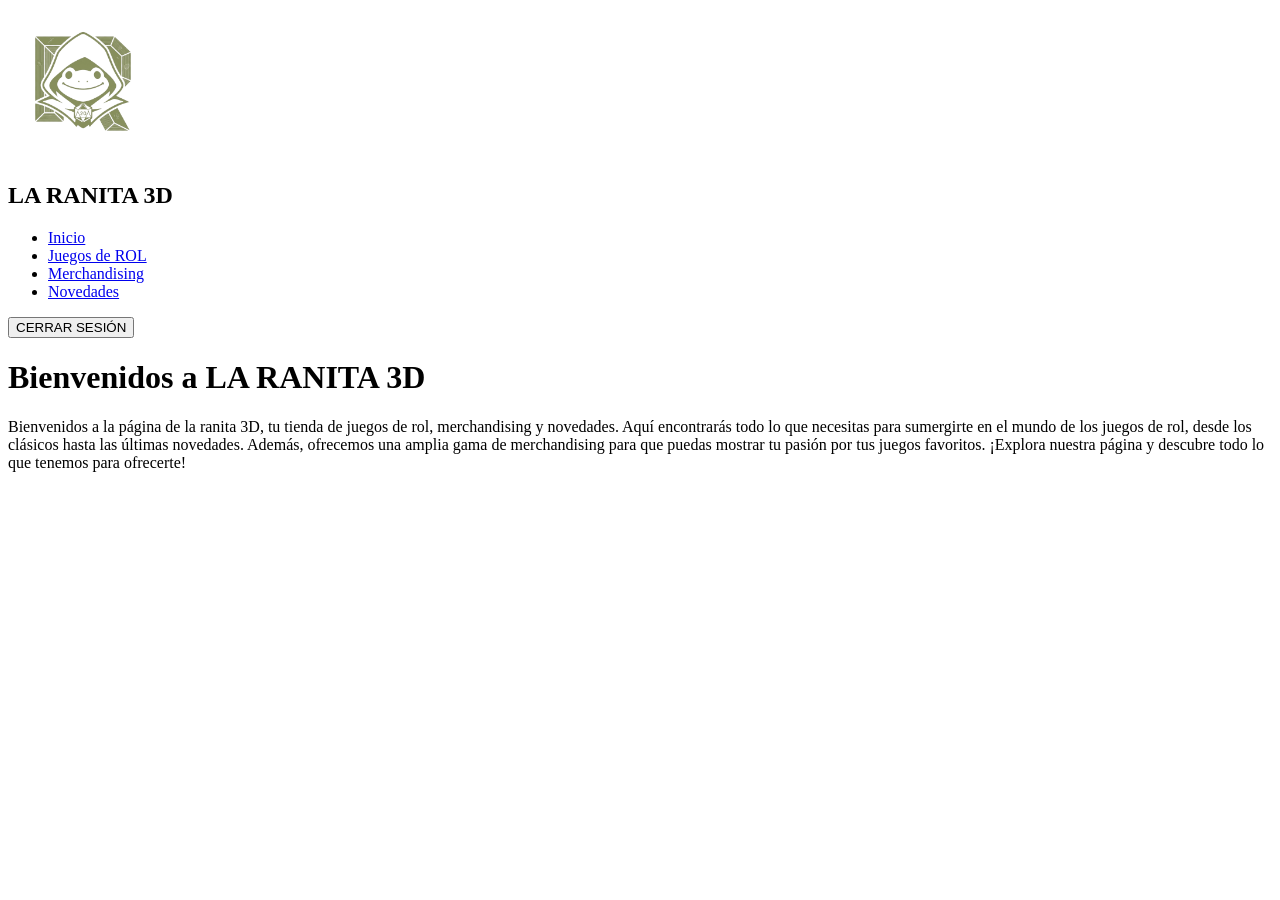
==== index.html @ 2f79cde3 "Subo primer T1 a la Rama Gabriel" ====
<!DOCTYPE html>
<html lang="es">
<head>
    <meta charset="UTF-8">
    <meta name="viewport" content="width=device-width, initial-scale=1.0">
    <!-- Título de la página que aparece en la pestaña -->
    <title>LA RANITA 3D - Tienda de Juegos de ROL</title>
    <!-- Enlace al archivo CSS externo para los estilos -->
    <link rel="stylesheet" href="css/styles.css">
</head>
<body>
    <!-- NAVBAR - Barra de navegación -->
    <nav class="navbar">
        <!-- Logo de la tienda -->
        <div class="logo">
            <img src="images/logo.png" alt="Logo La Ranita 3D" width="150" height="150">
            <h2>LA RANITA 3D</h2>
        </div>
        
        <!-- Menú de navegación -->
        <ul class="nav-links">
            <li><a href="index.html">Inicio</a></li>
            <li><a href="pages/rol.html">Juegos de ROL</a></li>
            <li><a href="pages/merchandising.html">Merchandising</a></li>
            <li><a href="pages/novedades.html">Novedades</a></li>
        </ul>
        
        <!-- Botón de logout -->
        <button class="logout-btn" onclick="window.location.href='login-registro.html'">CERRAR SESIÓN</button>
    </nav>
    
    <!-- CONTENIDO PRINCIPAL -->
    <main>
        <h1>Bienvenidos a LA RANITA 3D</h1>
        <p>Bienvenidos a la página de la ranita 3D, tu tienda de juegos de rol, merchandising y novedades. Aquí encontrarás todo lo que necesitas para sumergirte en el mundo de los juegos de rol, desde los clásicos hasta las últimas novedades. Además, ofrecemos una amplia gama de merchandising para que puedas mostrar tu pasión por tus juegos favoritos. ¡Explora nuestra página y descubre todo lo que tenemos para ofrecerte!</p>
    </main>
    
</body>
</html>
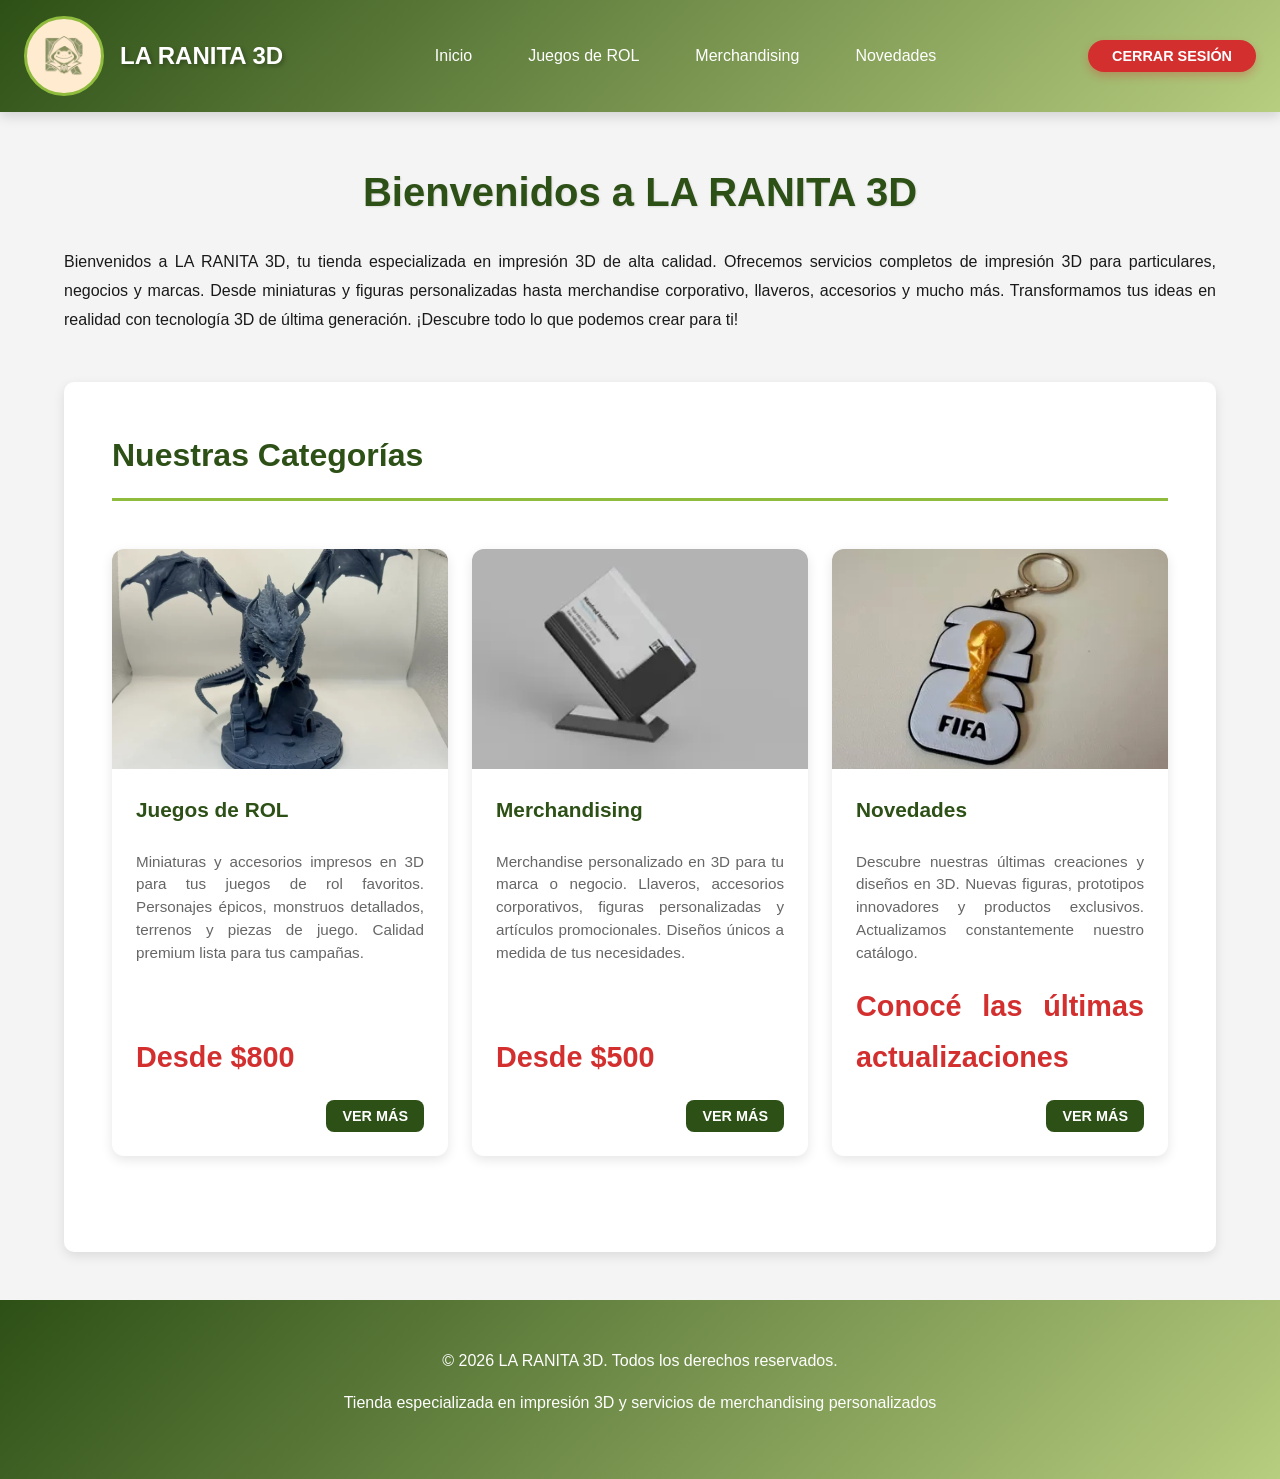
==== commit 6291740c: "Tp2 entrega. añadidos css e imagenes de categoría. falta arreglar formulario." ====
--- a/index.html
+++ b/index.html
@@ -4,7 +4,7 @@
     <meta charset="UTF-8">
     <meta name="viewport" content="width=device-width, initial-scale=1.0">
     <!-- Título de la página que aparece en la pestaña -->
-    <title>LA RANITA 3D - Tienda de Juegos de ROL</title>
+    <title>LA RANITA 3D - Tienda de Impresiones 3D</title>
     <!-- Enlace al archivo CSS externo para los estilos -->
     <link rel="stylesheet" href="css/styles.css">
 </head>
@@ -32,8 +32,78 @@
     <!-- CONTENIDO PRINCIPAL -->
     <main>
         <h1>Bienvenidos a LA RANITA 3D</h1>
-        <p>Bienvenidos a la página de la ranita 3D, tu tienda de juegos de rol, merchandising y novedades. Aquí encontrarás todo lo que necesitas para sumergirte en el mundo de los juegos de rol, desde los clásicos hasta las últimas novedades. Además, ofrecemos una amplia gama de merchandising para que puedas mostrar tu pasión por tus juegos favoritos. ¡Explora nuestra página y descubre todo lo que tenemos para ofrecerte!</p>
+        <p>Bienvenidos a LA RANITA 3D, tu tienda especializada en impresión 3D de alta calidad. Ofrecemos servicios completos de impresión 3D para particulares, negocios y marcas. Desde miniaturas y figuras personalizadas hasta merchandise corporativo, llaveros, accesorios y mucho más. Transformamos tus ideas en realidad con tecnología 3D de última generación. ¡Descubre todo lo que podemos crear para ti!</p>
+        
+        <!-- SECCIÓN DE CATEGORÍAS CON CARDS -->
+        <section class="category-section">
+            <h2 class="category-section__title">Nuestras Categorías</h2>
+            
+            <!-- Grid de cards de categorías -->
+            <div class="products-container">
+                
+                <!-- Card 1: Juegos de ROL -->
+                <div class="product-card">
+                    <!-- Imagen de la categoría -->
+                    <img src="images/Rol.webp" alt="Juegos de ROL" class="product-card__image">
+                    
+                    <!-- Información de la categoría -->
+                    <div class="product-card__body">
+                        <h3 class="product-card__title">Juegos de ROL</h3>
+                        
+                        <p class="product-card__description">
+                            Miniaturas y accesorios impresos en 3D para tus juegos de rol favoritos. Personajes épicos, monstruos detallados, terrenos y piezas de juego. Calidad premium lista para tus campañas.
+                        </p>
+                        
+                        <p class="product-card__price">Desde $800</p>
+                        
+                        <!-- Botón que lleva a la categoría -->
+                        <button class="product-card__button" onclick="window.location.href='pages/rol.html'">Ver Más</button>
+                    </div>
+                </div>
+                
+                <!-- Card 2: Merchandising -->
+                <div class="product-card">
+                    <img src="images/Merch.webp" alt="Merchandising" class="product-card__image">
+                    
+                    <div class="product-card__body">
+                        <h3 class="product-card__title">Merchandising</h3>
+                        
+                        <p class="product-card__description">
+                            Merchandise personalizado en 3D para tu marca o negocio. Llaveros, accesorios corporativos, figuras personalizadas y artículos promocionales. Diseños únicos a medida de tus necesidades.
+                        </p>
+                        
+                        <p class="product-card__price">Desde $500</p>
+                        
+                        <button class="product-card__button" onclick="window.location.href='pages/merchandising.html'">Ver Más</button>
+                    </div>
+                </div>
+                
+                <!-- Card 3: Novedades -->
+                <div class="product-card">
+                    <img src="images/Novedades.webp" alt="Novedades" class="product-card__image">
+                    
+                    <div class="product-card__body">
+                        <h3 class="product-card__title">Novedades</h3>
+                        
+                        <p class="product-card__description">
+                            Descubre nuestras últimas creaciones y diseños en 3D. Nuevas figuras, prototipos innovadores y productos exclusivos. Actualizamos constantemente nuestro catálogo.
+                        </p>
+                        
+                        <p class="product-card__price">Conocé las últimas actualizaciones</p>
+                        
+                        <button class="product-card__button" onclick="window.location.href='pages/novedades.html'">Ver Más</button>
+                    </div>
+                </div>
+                
+            </div>
+        </section>
     </main>
+    
+    <!-- FOOTER -->
+    <footer>
+        <p>&copy; 2026 LA RANITA 3D. Todos los derechos reservados.</p>
+        <p>Tienda especializada en impresión 3D y servicios de merchandising personalizados</p>
+    </footer>
     
 </body>
 </html>
--- a/css/styles.css
+++ b/css/styles.css
@@ -0,0 +1,952 @@
+
+/* 
+   SECCIÓN 1: VARIABLES Y ESTILOS GLOBALES
+   ---------------------------------------- */
+
+/* Variables globales: Define la paleta de colores y fuentes reutilizables */
+:root {
+  /* Colores principales - Inspirado en la temática de "La Ranita" (verde y tonos oscuros) */
+  --color-primary: #2d5016;        /* Verde oscuro (principal) */
+  --color-secondary: #b7cd7f;      /* Verde más claro (secundario) */
+  --color-accent: #8fbc3d;         /* Verde lima (acentos) */
+  --color-dark: #1a1a1a;           /* Gris muy oscuro (texto oscuro) */
+  --color-light: #f4f4f4;          /* Gris muy claro (fondo) */
+  --color-white: #ffffff;          /* Blanco puro */
+  --color-hover: #6fa73a;          /* Verde hover (interactividad) */
+  --color-danger: #d32f2f;         /* Rojo para alertas */
+  --color-success: #388e3c;        /* Verde éxito */
+  
+  /* Fuentes */
+  --font-primary: 'Segoe UI', Tahoma, Geneva, Verdana, sans-serif;
+  --font-secondary: 'Arial', sans-serif;
+  
+  /* Espaciados estándar (mejora consistencia) */
+  --spacing-xs: 4px;
+  --spacing-sm: 8px;
+  --spacing-md: 16px;
+  --spacing-lg: 24px;
+  --spacing-xl: 32px;
+  --spacing-2xl: 48px;
+  
+  /* Transiciones para efectos suaves */
+  --transition-speed: 0.3s;
+  --transition-timing: ease-in-out;
+}
+
+
+/* 
+   ESTILOS BASE: Aplicados a todos los elementos
+    */
+
+/* Reseteo universal: Elimina márgenes y padding por defecto del navegador */
+* {
+  margin: 0;
+  padding: 0;
+  box-sizing: border-box;  /* Incluye padding y border en el ancho/alto total */
+}
+
+/* Estilos del body: Contenedor principal de la página */
+body {
+  font-family: var(--font-primary);
+  background-color: var(--color-light);
+  color: var(--color-dark);
+  line-height: 1.6;              /* Altura de línea para mejor legibilidad */
+  overflow-x: hidden;             /* Previene scroll horizontal no deseado */
+}
+
+/* Estilos HTML: Scroll suave */
+html {
+  scroll-behavior: smooth;
+}
+
+
+/* 
+   SECCIÓN 2: NAVBAR (Barra de navegación)
+    */
+
+/* Contenedor principal del navbar */
+.navbar {
+  display: flex;                              /* Usa flexbox para alineación horizontal */
+  justify-content: space-between;             /* Separa los elementos (logo, menú, botón) */
+  align-items: center;                        /* Centra verticalmente */
+  background: linear-gradient(135deg, 
+              var(--color-primary) 0%, 
+              var(--color-secondary) 100%);   /* Degradado verde */
+  padding: var(--spacing-md) var(--spacing-lg);  /* Espaciado interno */
+  box-shadow: 0 4px 12px rgba(0, 0, 0, 0.15); /* Sombra sutil */
+  position: sticky;                           /* Barra fija al hacer scroll */
+  top: 0;
+  z-index: 100;                               /* Se coloca encima de otros elementos */
+  flex-wrap: wrap;                            /* Permite envolvimiento en pantallas pequeñas */
+}
+
+/* Logo: Contenedor del logo y nombre */
+.navbar__logo {  /* BEM: navbar__logo (elemento del navbar) */
+  display: flex;
+  align-items: center;
+  gap: var(--spacing-md);              /* Espacio entre imagen y texto */
+}
+
+/* Clase alternativa sin BEM (compatibilidad) */
+.logo {
+  display: flex;
+  align-items: center;
+  gap: var(--spacing-md);
+}
+
+/* Imagen del logo */
+.navbar__logo img,
+.logo img {
+  max-width: 80px;                    /* Ancho máximo responsivo */
+  height: auto;                        /* Altura automática mantiene proporción */
+  border-radius: 50%;                  /* Hace circular la imagen */
+  border: 3px solid var(--color-accent); /* Borde verde lima */
+  background-color: #ffebd0;          /* Fondo Tan/marrón claro para contraste */
+  padding: 8px;                        /* Espaciado interno */
+  transition: transform var(--transition-speed) var(--transition-timing);
+}
+
+/* Efecto hover en el logo */
+.navbar__logo img:hover,
+.logo img:hover {
+  transform: scale(1.1);               /* Agranda el logo al pasar mouse */
+  cursor: pointer;
+}
+
+/* Títulos en el logo */
+.navbar__logo h2,
+.logo h2 {
+  color: var(--color-white);
+  font-size: 1.5rem;
+  font-weight: bold;
+  text-shadow: 2px 2px 4px rgba(0, 0, 0, 0.3);  /* Sombra de texto para legibilidad */
+}
+
+
+/* 
+   MENÚ DE NAVEGACIÓN (nav-links)
+    */
+
+/* Contenedor de enlaces de navegación */
+.navbar__nav-links,
+.nav-links {
+  display: flex;
+  list-style: none;                   /* Elimina los puntos de lista */
+  gap: var(--spacing-lg);             /* Espacio entre items */
+  flex: 1;
+  justify-content: center;            /* Centra los enlaces */
+}
+
+/* Elemento individual del menú */
+.navbar__nav-links li,
+.nav-links li {
+  position: relative;
+}
+
+/* Enlace del menú */
+.navbar__nav-links a,
+.nav-links a {
+  color: var(--color-white);
+  text-decoration: none;
+  font-weight: 500;
+  padding: var(--spacing-sm) var(--spacing-md);
+  transition: color var(--transition-speed) var(--transition-timing);
+  position: relative;
+}
+
+/* Pseudo-elemento para efecto subrayado en hover */
+.navbar__nav-links a::after,
+.nav-links a::after {
+  content: '';                        /* Crea un pseudo-elemento */
+  position: absolute;
+  bottom: 0;
+  left: 50%;
+  width: 0;
+  height: 2px;
+  background-color: var(--color-accent);
+  transition: all var(--transition-speed) var(--transition-timing);
+  transform: translateX(-50%);        /* Centra el efecto */
+}
+
+/* Efecto hover en enlaces */
+.navbar__nav-links a:hover,
+.nav-links a:hover {
+  color: var(--color-accent);
+}
+
+/* Efecto del pseudo-elemento en hover */
+.navbar__nav-links a:hover::after,
+.nav-links a:hover::after {
+  width: 100%;                        /* Expande el subrayado */
+}
+
+
+/*  BOTONES DEL NAVBAR */
+
+/* Botón de cerrar sesión */
+.navbar__logout-btn,
+.logout-btn {
+  background-color: var(--color-danger);  /* Rojo para acción destructiva */
+  color: var(--color-white);
+  border: none;
+  padding: var(--spacing-sm) var(--spacing-lg);
+  border-radius: 25px;                /* Botón redondeado */
+  font-weight: bold;
+  cursor: pointer;
+  transition: all var(--transition-speed) var(--transition-timing);
+  text-transform: uppercase;
+  font-size: 0.9rem;
+  box-shadow: 0 4px 8px rgba(211, 47, 47, 0.3);
+}
+
+/* Efecto hover botón logout */
+.navbar__logout-btn:hover,
+.logout-btn:hover {
+  background-color: #b71c1c;          /* Rojo más oscuro */
+  transform: translateY(-2px);        /* Levanta el botón */
+  box-shadow: 0 6px 12px rgba(211, 47, 47, 0.4);
+}
+
+/* Botón de iniciar sesión */
+.navbar__login-btn,
+.login-btn {
+  background-color: var(--color-success);  /* Verde éxito */
+  color: var(--color-white);
+  border: none;
+  padding: var(--spacing-sm) var(--spacing-lg);
+  border-radius: 25px;
+  font-weight: bold;
+  cursor: pointer;
+  transition: all var(--transition-speed) var(--transition-timing);
+  text-transform: uppercase;
+  font-size: 0.9rem;
+  box-shadow: 0 4px 8px rgba(56, 142, 60, 0.3);
+}
+
+/* Efecto hover botón login */
+.navbar__login-btn:hover,
+.login-btn:hover {
+  background-color: #2e7d32;          /* Verde más oscuro */
+  transform: translateY(-2px);
+  box-shadow: 0 6px 12px rgba(56, 142, 60, 0.4);
+}
+
+
+
+  /* SECCIÓN 3: MAIN - CONTENIDO PRINCIPAL */
+
+/* Contenedor principal */
+main {
+  max-width: 1200px;                  /* Ancho máximo para mejor legibilidad */
+  margin: var(--spacing-2xl) auto;    /* Centra y añade espaciado vertical */
+  padding: 0 var(--spacing-lg);       /* Padding horizontal para móviles */
+  min-height: calc(100vh - 200px);    /* Mínimo altura para que footer esté abajo */
+}
+
+/* Títulos principales */
+main h1 {
+  font-size: 2.5rem;
+  color: var(--color-primary);
+  margin-bottom: var(--spacing-lg);
+  text-align: center;
+  text-shadow: 1px 1px 2px rgba(0, 0, 0, 0.1);
+}
+
+/* Párrafos del contenido */
+main p {
+  font-size: 1rem;
+  color: var(--color-dark);
+  line-height: 1.8;
+  margin-bottom: var(--spacing-md);
+  text-align: justify;
+}
+
+
+ 
+   /* SECCIÓN 4: FORMULARIOS (Login y Registro) */
+
+/* Contenedor de formulario */
+form {
+  background-color: var(--color-white);
+  padding: var(--spacing-2xl);
+  border-radius: 10px;
+  box-shadow: 0 8px 20px rgba(0, 0, 0, 0.1);
+  max-width: 500px;
+  margin: var(--spacing-2xl) auto;
+  border-left: 5px solid var(--color-primary);  /* Borde izquierdo acento */
+}
+
+/* Contenedor de campos */
+form div {
+  display: flex;
+  flex-direction: column;
+  gap: var(--spacing-md);
+}
+
+/* Etiquetas de formulario */
+form label {
+  font-weight: 600;
+  color: var(--color-primary);
+  font-size: 0.95rem;
+  margin-top: var(--spacing-sm);
+}
+
+/* Campos de entrada */
+form input,
+form select,
+form textarea {
+  padding: var(--spacing-md);
+  border: 2px solid #ddd;
+  border-radius: 8px;
+  font-family: var(--font-primary);
+  font-size: 1rem;
+  transition: all var(--transition-speed) var(--transition-timing);
+  background-color: var(--color-light);
+}
+
+/* Focus en campos de entrada */
+form input:focus,
+form select:focus,
+form textarea:focus {
+  outline: none;
+  border-color: var(--color-primary);
+  background-color: var(--color-white);
+  box-shadow: 0 0 0 3px rgba(45, 80, 22, 0.1);
+}
+
+/* Placeholder con estilo */
+form input::placeholder {
+  color: #999;
+  font-style: italic;
+}
+
+/* Botón de envío en formulario */
+form button,
+form button[type="submit"] {
+  background: linear-gradient(135deg, 
+              var(--color-primary) 0%, 
+              var(--color-secondary) 100%);
+  color: var(--color-white);
+  border: none;
+  padding: var(--spacing-md) var(--spacing-lg);
+  border-radius: 8px;
+  font-size: 1.1rem;
+  font-weight: bold;
+  cursor: pointer;
+  transition: all var(--transition-speed) var(--transition-timing);
+  text-transform: uppercase;
+  letter-spacing: 1px;
+  box-shadow: 0 4px 12px rgba(45, 80, 22, 0.3);
+  margin-top: var(--spacing-md);
+}
+
+/* Hover en botón de formulario */
+form button:hover,
+form button[type="submit"]:hover {
+  transform: translateY(-3px);
+  box-shadow: 0 6px 16px rgba(45, 80, 22, 0.4);
+  background: linear-gradient(135deg, 
+              var(--color-secondary) 0%, 
+              var(--color-accent) 100%);
+}
+
+/* Estado active en botón */
+form button:active,
+form button[type="submit"]:active {
+  transform: translateY(-1px);
+}
+
+
+/* SECCIÓN 5: TARJETAS DE PRODUCTOS (Cards) */
+
+/* Contenedor de productos (grid) */
+.products-container,
+.products-grid {
+  display: grid;
+  grid-template-columns: repeat(auto-fill, minmax(280px, 1fr));  /* Grid responsiva */
+  gap: var(--spacing-lg);
+  margin: var(--spacing-2xl) 0;
+}
+
+/* Tarjeta individual de producto */
+.product-card,
+.card {
+  background-color: var(--color-white);
+  border-radius: 12px;
+  overflow: hidden;                   /* Asegura que la imagen respete border-radius */
+  box-shadow: 0 4px 12px rgba(0, 0, 0, 0.1);
+  transition: all var(--transition-speed) var(--transition-timing);
+  display: flex;
+  flex-direction: column;
+  height: 100%;                       /* Ocupa todo el alto disponible */
+}
+
+/* Efecto hover en la tarjeta */
+.product-card:hover,
+.card:hover {
+  transform: translateY(-8px);        /* Levanta la tarjeta */
+  box-shadow: 0 12px 24px rgba(0, 0, 0, 0.2);
+}
+
+/* Imagen del producto */
+.product-card__image,
+.card__image {
+  width: 100%;
+  height: 220px;
+  object-fit: cover;                  /* Recorta la imagen manteniendo aspecto */
+  transition: transform var(--transition-speed) var(--transition-timing);
+}
+
+/* Efecto zoom en imagen al hover */
+.product-card:hover .product-card__image,
+.card:hover .card__image {
+  transform: scale(1.05);             /* Agranda la imagen ligeramente */
+}
+
+/* Cuerpo de la tarjeta */
+.product-card__body,
+.card__body {
+  padding: var(--spacing-lg);
+  flex-grow: 1;                       /* Ocupa espacio disponible */
+  display: flex;
+  flex-direction: column;
+}
+
+/* Nombre del producto */
+.product-card__title,
+.card__title {
+  font-size: 1.3rem;
+  color: var(--color-primary);
+  font-weight: bold;
+  margin-bottom: var(--spacing-sm);
+  min-height: 50px;                   /* Evita que el contenido se deforme */
+}
+
+/* Descripción del producto */
+.product-card__description,
+.card__description {
+  font-size: 0.95rem;
+  color: #666;
+  margin-bottom: var(--spacing-md);
+  flex-grow: 1;
+  line-height: 1.5;
+}
+
+/* Precio del producto */
+.product-card__price,
+.card__price {
+  font-size: 1.8rem;
+  color: var(--color-danger);
+  font-weight: bold;
+  margin-bottom: var(--spacing-md);
+}
+
+/* Botón dentro de tarjeta */
+.product-card__button,
+.card__button {
+  background-color: var(--color-primary);
+  color: var(--color-white);
+  border: none;
+  padding: var(--spacing-sm) var(--spacing-md);
+  border-radius: 8px;
+  font-weight: bold;
+  cursor: pointer;
+  transition: all var(--transition-speed) var(--transition-timing);
+  text-transform: uppercase;
+  font-size: 0.9rem;
+  align-self: flex-end;               /* Alinea el botón a la derecha */
+}
+
+/* Hover en botón de producto */
+.product-card__button:hover,
+.card__button:hover {
+  background-color: var(--color-hover);
+  transform: scale(1.05);
+}
+
+
+/* 
+   SECCIÓN 6: SECCIONES DE CATEGORÍAS
+    */
+
+/* Contenedor de sección */
+.category-section {
+  background-color: var(--color-white);
+  padding: var(--spacing-2xl);
+  margin: var(--spacing-2xl) 0;
+  border-radius: 10px;
+  box-shadow: 0 4px 12px rgba(0, 0, 0, 0.1);
+}
+
+/* Título de sección */
+.category-section__title {
+  font-size: 2rem;
+  color: var(--color-primary);
+  margin-bottom: var(--spacing-xl);
+  border-bottom: 3px solid var(--color-accent);
+  padding-bottom: var(--spacing-md);
+}
+
+/* Descripción de sección */
+.category-section__description {
+  color: #666;
+  margin-bottom: var(--spacing-xl);
+  line-height: 1.8;
+}
+
+
+/* 
+   SECCIÓN 6B: PÁGINA DE AUTENTICACIÓN (Login/Registro)
+    */
+
+/* Contenedor de sección de autenticación */
+.auth-section {
+  background: linear-gradient(135deg, 
+              rgba(45, 80, 22, 0.05) 0%, 
+              rgba(74, 124, 44, 0.05) 100%);
+  padding: var(--spacing-2xl);
+  border-radius: 15px;
+  max-width: 600px;
+  margin: var(--spacing-2xl) auto;
+  box-shadow: 0 8px 20px rgba(0, 0, 0, 0.08);
+  border: 2px solid var(--color-accent);
+}
+
+/* Párrafo introductorio */
+.auth-intro {
+  text-align: center;
+  color: var(--color-dark);
+  font-size: 1.1rem;
+  margin-bottom: var(--spacing-xl);
+  line-height: 1.8;
+}
+
+/* Contenedor de botones */
+.auth-buttons {
+  display: flex;
+  gap: var(--spacing-lg);
+  margin: var(--spacing-xl) 0;
+  flex-wrap: wrap;
+  justify-content: center;
+}
+
+/* Botones en página de autenticación */
+.auth-buttons .login-btn,
+.auth-buttons .logout-btn {
+  flex: 1;
+  min-width: 200px;
+  padding: var(--spacing-lg) var(--spacing-xl);
+  font-size: 1.1rem;
+  border-radius: 10px;
+  border: none;
+  font-weight: bold;
+  cursor: pointer;
+  transition: all var(--transition-speed) var(--transition-timing);
+  text-transform: uppercase;
+  letter-spacing: 1px;
+  box-shadow: 0 6px 15px rgba(0, 0, 0, 0.2);
+}
+
+/* Botón login */
+.auth-buttons .login-btn {
+  background: linear-gradient(135deg, 
+              var(--color-success) 0%, 
+              #52c41a 100%);
+  color: var(--color-white);
+}
+
+.auth-buttons .login-btn:hover {
+  transform: translateY(-4px);
+  box-shadow: 0 8px 20px rgba(56, 142, 60, 0.4);
+  background: linear-gradient(135deg, 
+              #2e7d32 0%, 
+              var(--color-success) 100%);
+}
+
+/* Botón registro */
+.auth-buttons .logout-btn {
+  background: linear-gradient(135deg, 
+              var(--color-primary) 0%, 
+              var(--color-secondary) 100%);
+  color: var(--color-white);
+}
+
+.auth-buttons .logout-btn:hover {
+  transform: translateY(-4px);
+  box-shadow: 0 8px 20px rgba(45, 80, 22, 0.4);
+  background: linear-gradient(135deg, 
+              var(--color-secondary) 0%, 
+              var(--color-accent) 100%);
+}
+
+/* Texto de ayuda */
+.auth-help {
+  text-align: center;
+  color: #666;
+  margin-top: var(--spacing-xl);
+  font-size: 0.95rem;
+  line-height: 1.8;
+}
+
+/* Enlaces en texto de ayuda */
+.auth-help a {
+  color: var(--color-primary);
+  text-decoration: none;
+  font-weight: 600;
+  transition: color var(--transition-speed) var(--transition-timing);
+}
+
+.auth-help a:hover {
+  color: var(--color-accent);
+  text-decoration: underline;
+}
+
+/* Media queries para auth-section */
+@media (max-width: 768px) {
+  .auth-section {
+    padding: var(--spacing-lg);
+    margin: var(--spacing-lg) auto;
+  }
+  
+  .auth-buttons {
+    flex-direction: column;
+    gap: var(--spacing-md);
+  }
+  
+  .auth-buttons .login-btn,
+  .auth-buttons .logout-btn {
+    width: 100%;
+    min-width: unset;
+  }
+}
+
+@media (max-width: 480px) {
+  .auth-section {
+    padding: var(--spacing-md);
+    border-radius: 10px;
+  }
+  
+  .auth-intro {
+    font-size: 1rem;
+  }
+  
+  .auth-buttons .login-btn,
+  .auth-buttons .logout-btn {
+    padding: var(--spacing-md) var(--spacing-lg);
+    font-size: 1rem;
+  }
+}
+
+
+/* 
+   SECCIÓN 7: FOOTER (Pie de página)
+    */
+
+/* Contenedor del footer */
+footer {
+  background: linear-gradient(135deg, 
+              var(--color-primary) 0%, 
+              var(--color-secondary) 100%);
+  color: var(--color-white);
+  padding: var(--spacing-2xl) var(--spacing-lg);
+  text-align: center;
+  margin-top: var(--spacing-2xl);
+}
+
+/* Texto del footer */
+footer p {
+  color: var(--color-white);
+  margin-bottom: var(--spacing-md);
+}
+
+/* Enlace en footer */
+footer a {
+  color: var(--color-accent);
+  text-decoration: none;
+  transition: color var(--transition-speed) var(--transition-timing);
+}
+
+/* Hover en enlace footer */
+footer a:hover {
+  color: var(--color-white);
+  text-decoration: underline;
+}
+
+
+/* 
+   SECCIÓN 8: RESPONSIVIDAD - TABLETS (768px)
+    */
+
+@media (max-width: 768px) {
+  
+  /* Navbar responsivo */
+  .navbar {
+    flex-direction: column;
+    gap: var(--spacing-lg);
+    padding: var(--spacing-lg);
+  }
+  
+  /* Logo en tablets */
+  .navbar__logo h2,
+  .logo h2 {
+    font-size: 1.2rem;
+  }
+  
+  /* Menú en tablets */
+  .navbar__nav-links,
+  .nav-links {
+    gap: var(--spacing-md);
+    font-size: 0.9rem;
+  }
+  
+  /* Título principal */
+  main h1 {
+    font-size: 1.8rem;
+  }
+  
+  /* Grid de productos en tablets */
+  .products-container,
+  .products-grid {
+    grid-template-columns: repeat(auto-fill, minmax(250px, 1fr));
+  }
+  
+  /* Formulario */
+  form {
+    max-width: 90%;
+    padding: var(--spacing-lg);
+  }
+}
+
+
+/* 
+   SECCIÓN 9: RESPONSIVIDAD - MÓVILES (480px)
+    */
+
+@media (max-width: 480px) {
+  
+  /* Cambios en variables para móviles */
+  :root {
+    --spacing-lg: 16px;
+    --spacing-xl: 20px;
+  }
+  
+  /* Navbar en móviles */
+  .navbar {
+    flex-direction: column;
+    gap: var(--spacing-md);
+    padding: var(--spacing-md);
+  }
+  
+  /* Logo más pequeño */
+  .navbar__logo,
+  .logo {
+    gap: var(--spacing-sm);
+  }
+  
+  .navbar__logo img,
+  .logo img {
+    max-width: 60px;
+  }
+  
+  .navbar__logo h2,
+  .logo h2 {
+    font-size: 1rem;
+  }
+  
+  /* Menú en una columna en móviles */
+  .navbar__nav-links,
+  .nav-links {
+    flex-direction: column;
+    gap: var(--spacing-sm);
+    font-size: 0.85rem;
+    text-align: center;
+  }
+  
+  /* Botones navbar */
+  .navbar__logout-btn,
+  .logout-btn,
+  .navbar__login-btn,
+  .login-btn {
+    width: 100%;
+  }
+  
+  /* Contenido principal */
+  main {
+    padding: 0 var(--spacing-md);
+    margin: var(--spacing-lg) auto;
+  }
+  
+  /* Título principal */
+  main h1 {
+    font-size: 1.5rem;
+  }
+  
+  /* Párrafos */
+  main p {
+    font-size: 0.95rem;
+    text-align: left;
+  }
+  
+  /* Grid de productos en móviles - 1 columna */
+  .products-container,
+  .products-grid {
+    grid-template-columns: 1fr;
+    gap: var(--spacing-md);
+  }
+  
+  /* Tarjetas de productos */
+  .product-card__image,
+  .card__image {
+    height: 180px;
+  }
+  
+  /* Formulario en móviles */
+  form {
+    max-width: 95%;
+    padding: var(--spacing-lg);
+    border-radius: 8px;
+  }
+  
+  form button,
+  form button[type="submit"] {
+    padding: var(--spacing-md);
+    font-size: 1rem;
+  }
+  
+  /* Footer en móviles */
+  footer {
+    padding: var(--spacing-lg);
+  }
+}
+
+
+/* 
+   SECCIÓN 10: ESTADOS Y ANIMACIONES ESPECIALES
+    */
+
+/* Animación de carga (útil para cuando carga contenido) */
+@keyframes fadeIn {
+  from {
+    opacity: 0;
+    transform: translateY(10px);
+  }
+  to {
+    opacity: 1;
+    transform: translateY(0);
+  }
+}
+
+/* Aplicar animación de entrada a elementos */
+main,
+.product-card,
+.card {
+  animation: fadeIn 0.5s var(--transition-timing);
+}
+
+/* Animación de pulsación para botones especiales */
+@keyframes pulse {
+  0%, 100% {
+    opacity: 1;
+  }
+  50% {
+    opacity: 0.8;
+  }
+}
+
+/* Clase para elementos que deben pulsar */
+.pulse {
+  animation: pulse 2s infinite;
+}
+
+/* Estado deshabilitado en botones */
+button:disabled,
+input:disabled {
+  opacity: 0.6;
+  cursor: not-allowed;
+}
+
+/* Scroll suave en enlaces internos */
+a[href^="#"] {
+  scroll-behavior: smooth;
+}
+
+
+/* 
+   SECCIÓN 11: UTILIDADES Y CLASES AUXILIARES*/
+
+/* Clase para ocultar elementos */
+.hidden {
+  display: none;
+}
+
+/* Clase para elementos visibles solo en pantallas grandes */
+.desktop-only {
+  display: block;
+}
+
+/* Clase para elementos visibles solo en móviles */
+.mobile-only {
+  display: none;
+}
+
+/* Contenedor de ancho máximo */
+.container {
+  max-width: 1200px;
+  margin: 0 auto;
+  padding: 0 var(--spacing-lg);
+}
+
+/* Espaciador vertical */
+.spacer {
+  height: var(--spacing-lg);
+}
+
+/* Texto centrado */
+.text-center {
+  text-align: center;
+}
+
+/* Texto justificado */
+.text-justify {
+  text-align: justify;
+}
+
+/* Texto en color primario */
+.text-primary {
+  color: var(--color-primary);
+}
+
+/* Texto en color secundario */
+.text-secondary {
+  color: var(--color-secondary);
+}
+
+/* Fondo primario */
+.bg-primary {
+  background-color: var(--color-primary);
+  color: var(--color-white);
+}
+
+/* Margen superior */
+.mt-lg {
+  margin-top: var(--spacing-lg);
+}
+
+/* Margen inferior */
+.mb-lg {
+  margin-bottom: var(--spacing-lg);
+}
+
+
+/*    SECCIÓN 12: RESPONSIVE - MOSTRAR/OCULTAR ELEMENTOS */
+
+@media (max-width: 768px) {
+  .desktop-only {
+    display: none;
+  }
+  
+  .mobile-only {
+    display: block;
+  }
+}
+
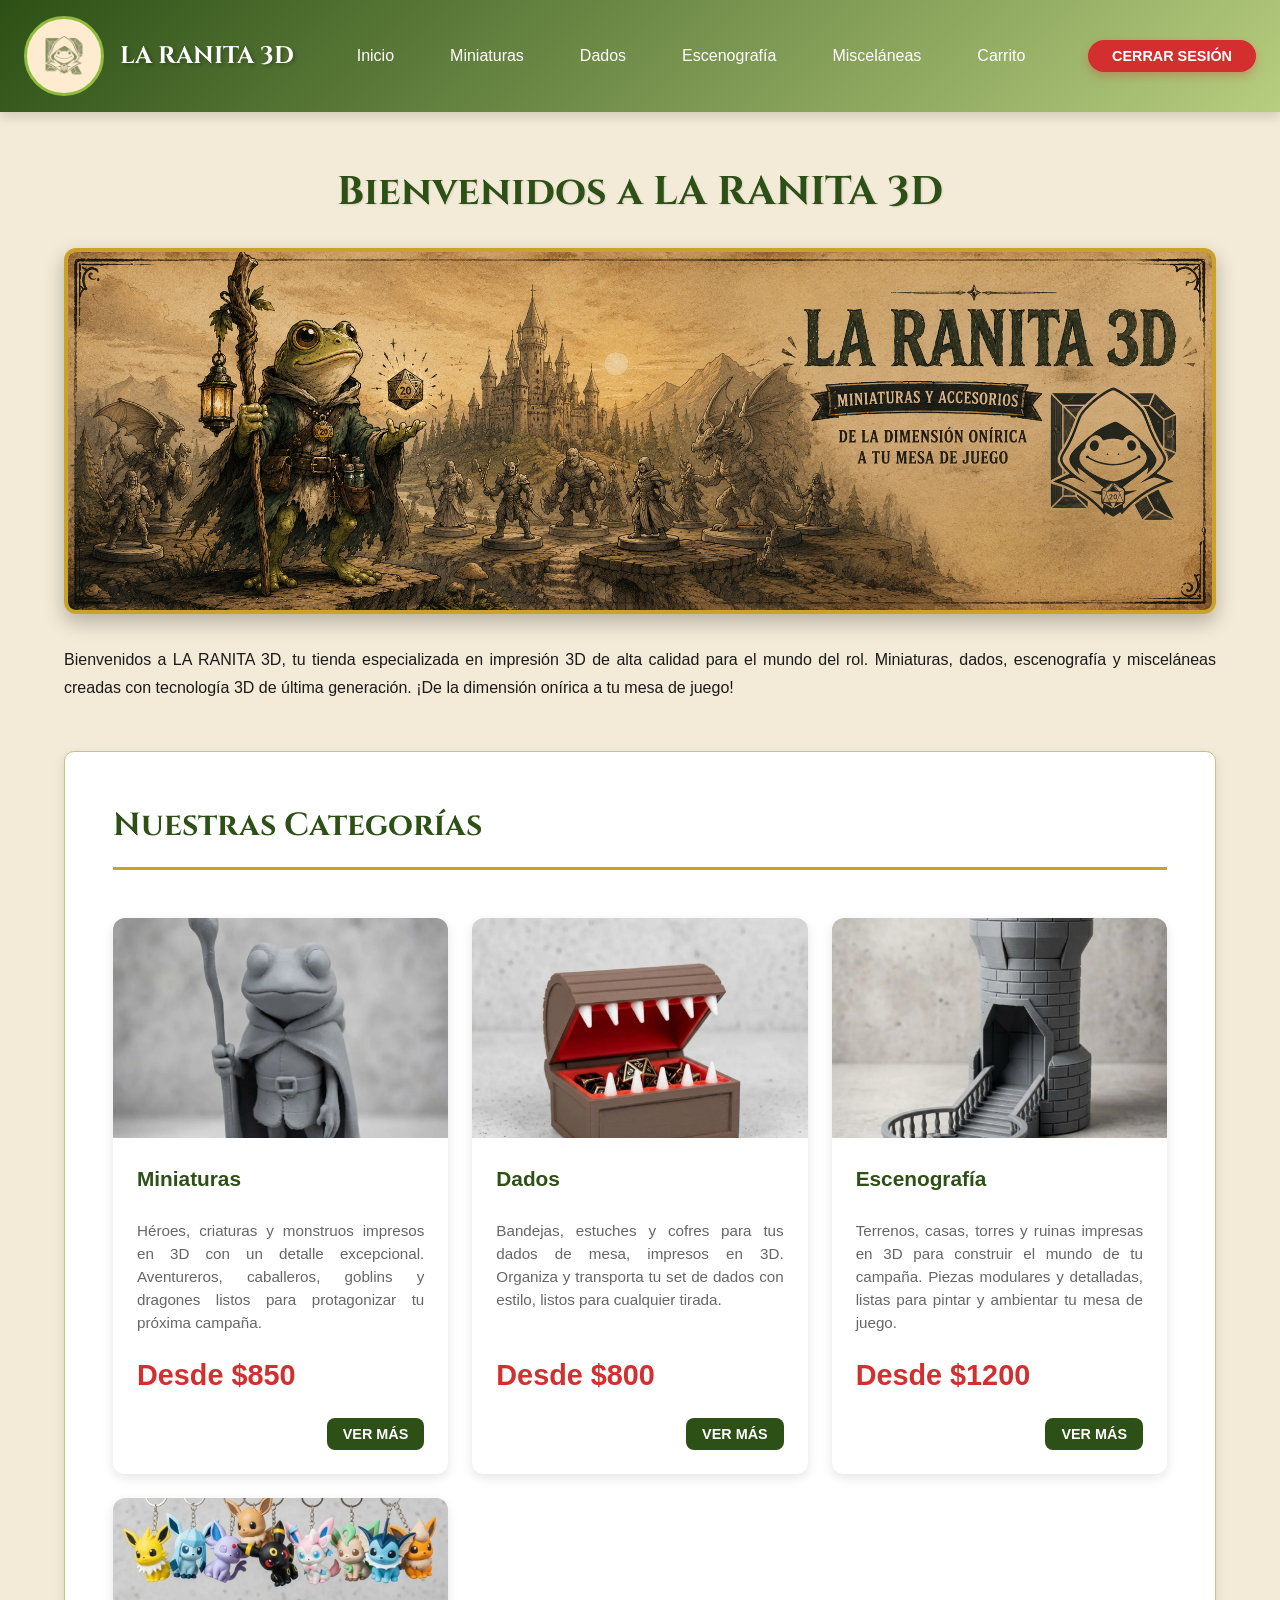
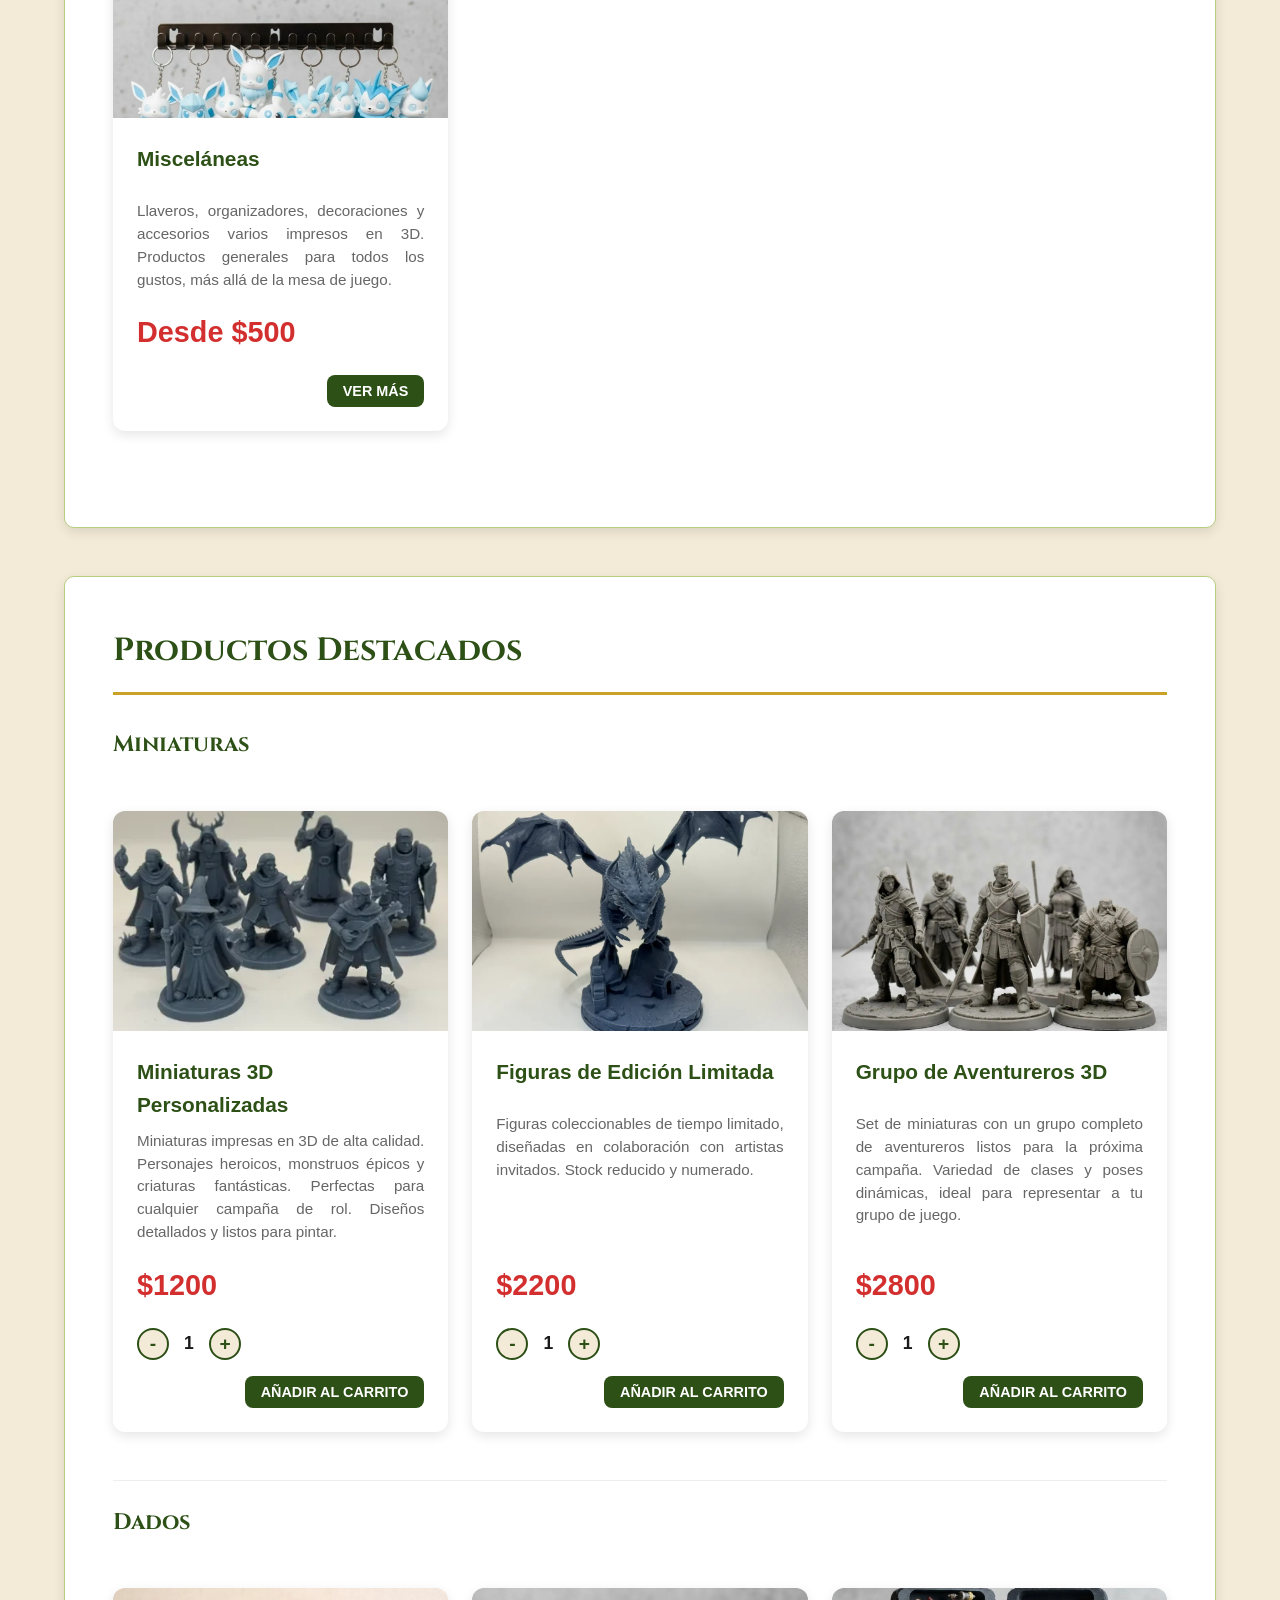
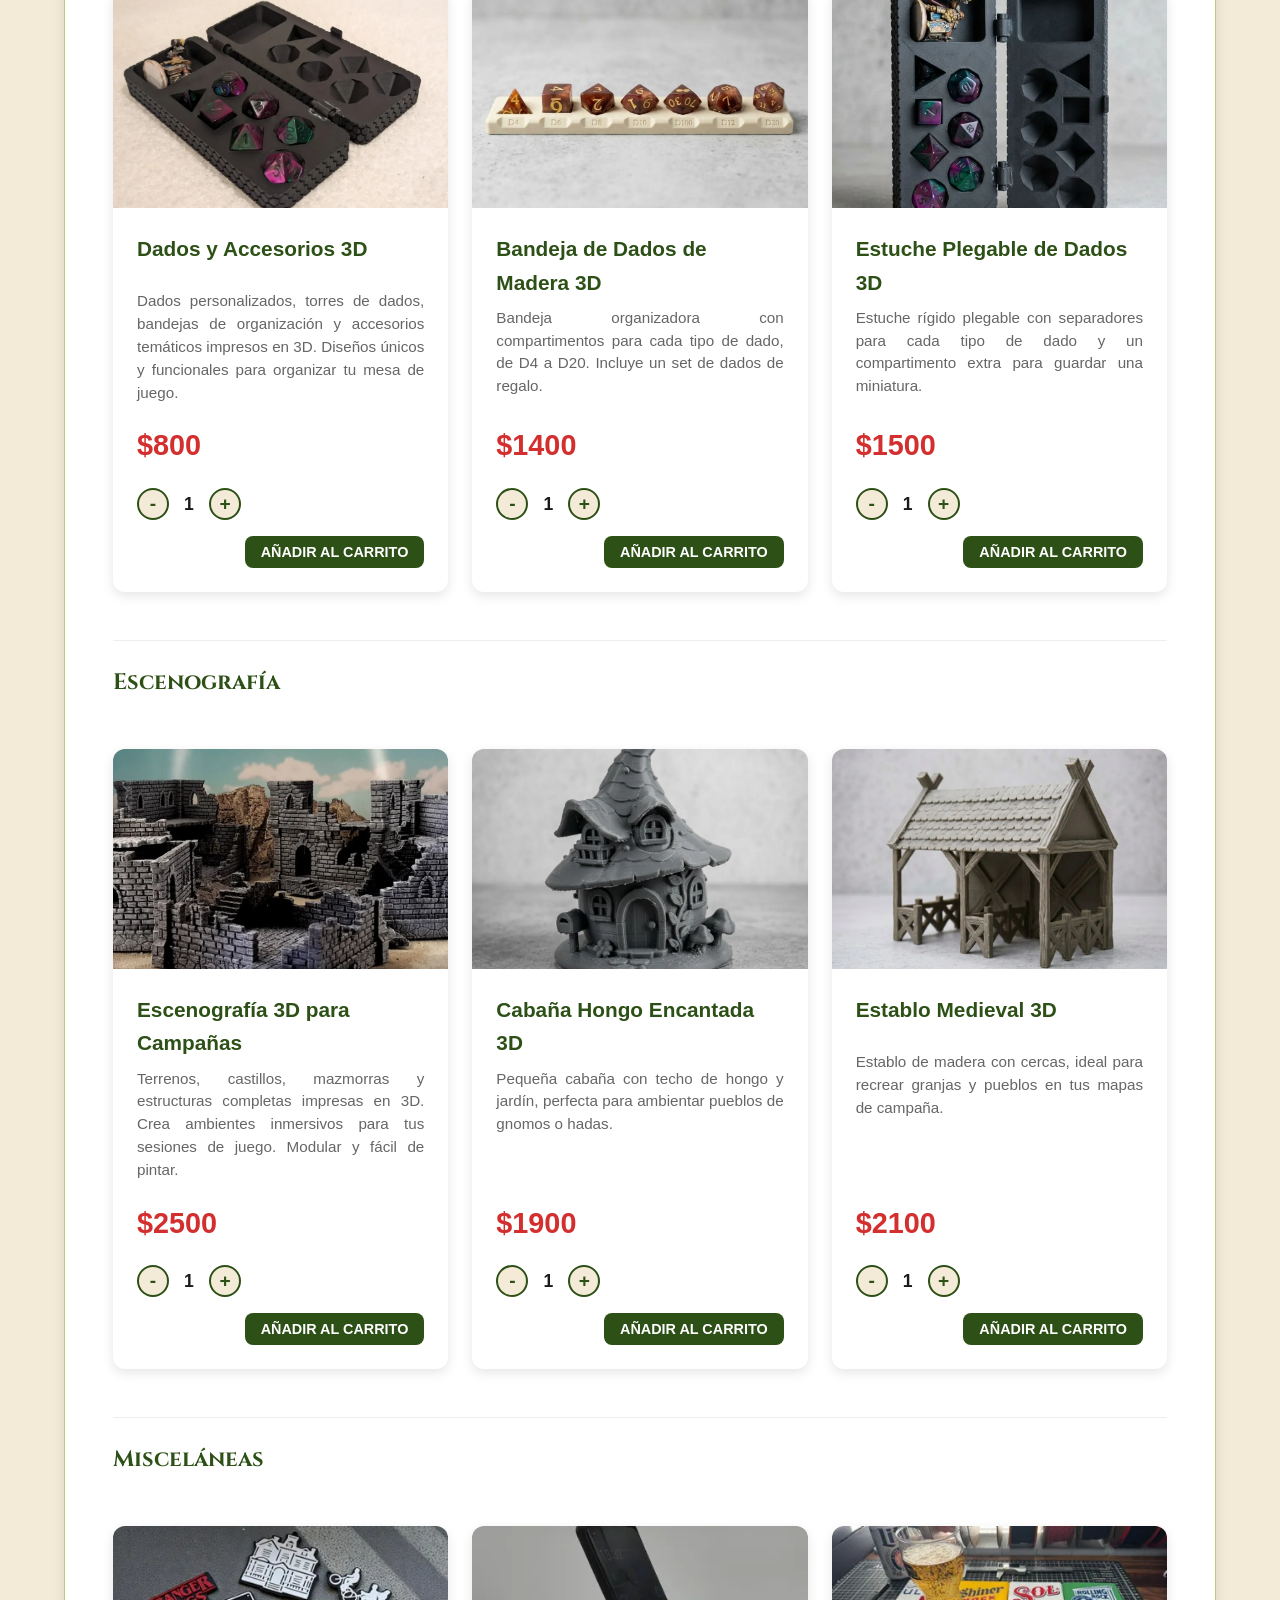
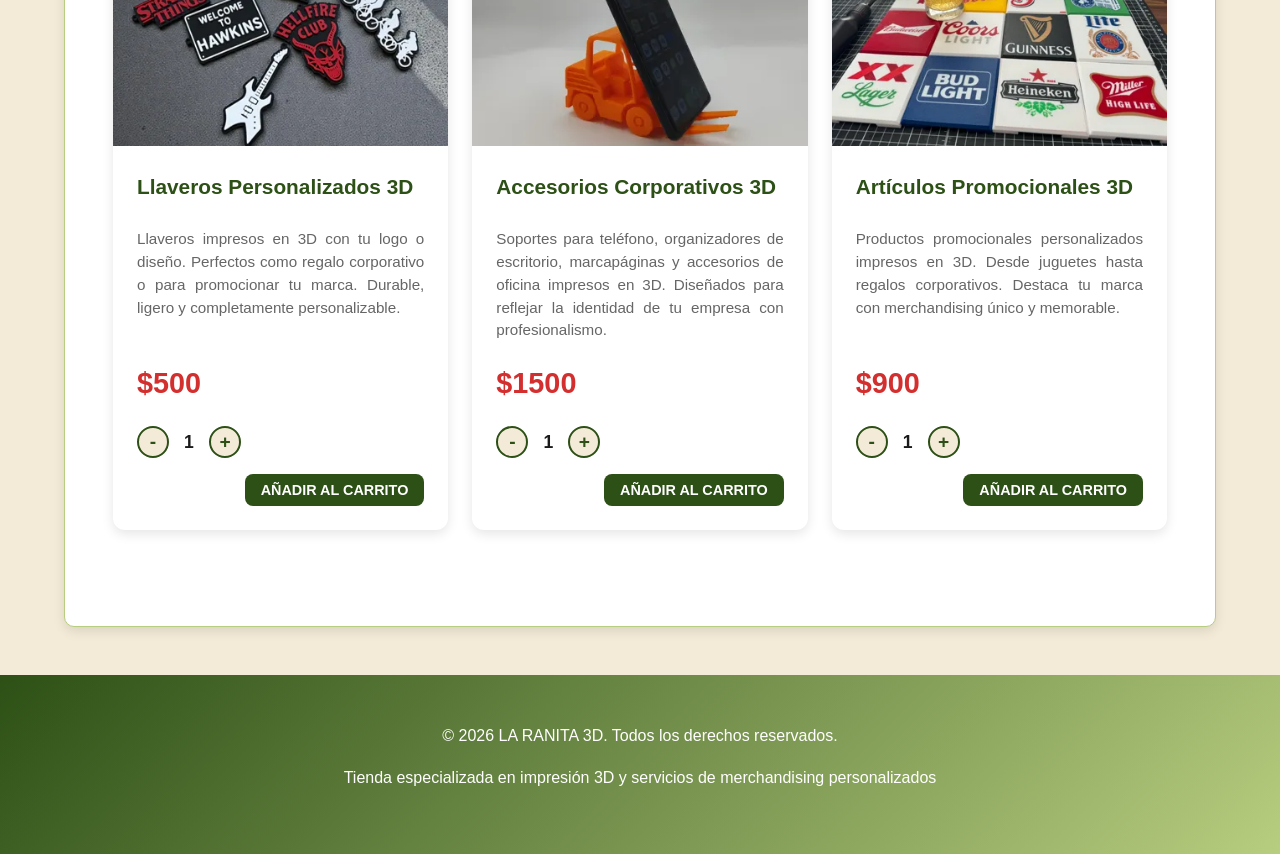
==== commit a2e8448e: "Se hace rebranding básico de la pagina - Agrega productos y pagina de carrito- Restos de cambios en " ====
--- a/index.html
+++ b/index.html
@@ -10,29 +10,15 @@
 </head>
 <body>
     <!-- NAVBAR - Barra de navegación -->
-    <nav class="navbar">
-        <!-- Logo de la tienda -->
-        <div class="logo">
-            <img src="images/logo.png" alt="Logo La Ranita 3D" width="150" height="150">
-            <h2>LA RANITA 3D</h2>
-        </div>
-        
-        <!-- Menú de navegación -->
-        <ul class="nav-links">
-            <li><a href="index.html">Inicio</a></li>
-            <li><a href="pages/rol.html">Juegos de ROL</a></li>
-            <li><a href="pages/merchandising.html">Merchandising</a></li>
-            <li><a href="pages/novedades.html">Novedades</a></li>
-        </ul>
-        
-        <!-- Botón de logout -->
-        <button class="logout-btn" onclick="window.location.href='login-registro.html'">CERRAR SESIÓN</button>
-    </nav>
+    <nav class="navbar" id="navbar"></nav>
     
     <!-- CONTENIDO PRINCIPAL -->
     <main>
         <h1>Bienvenidos a LA RANITA 3D</h1>
-        <p>Bienvenidos a LA RANITA 3D, tu tienda especializada en impresión 3D de alta calidad. Ofrecemos servicios completos de impresión 3D para particulares, negocios y marcas. Desde miniaturas y figuras personalizadas hasta merchandise corporativo, llaveros, accesorios y mucho más. Transformamos tus ideas en realidad con tecnología 3D de última generación. ¡Descubre todo lo que podemos crear para ti!</p>
+
+        <img src="images/banner/Banner.png" alt="La Ranita 3D - Miniaturas y accesorios para juegos de rol" class="hero-banner">
+
+        <p>Bienvenidos a LA RANITA 3D, tu tienda especializada en impresión 3D de alta calidad para el mundo del rol. Miniaturas, dados, escenografía y misceláneas creadas con tecnología 3D de última generación. ¡De la dimensión onírica a tu mesa de juego!</p>
         
         <!-- SECCIÓN DE CATEGORÍAS CON CARDS -->
         <section class="category-section">
@@ -41,61 +27,95 @@
             <!-- Grid de cards de categorías -->
             <div class="products-container">
                 
-                <!-- Card 1: Juegos de ROL -->
+                <!-- Card 1: Miniaturas -->
                 <div class="product-card">
                     <!-- Imagen de la categoría -->
-                    <img src="images/Rol.webp" alt="Juegos de ROL" class="product-card__image">
-                    
+                    <img src="images/productos/miniaturas/mago-rana.webp" alt="Miniaturas" class="product-card__image">
+
                     <!-- Información de la categoría -->
                     <div class="product-card__body">
-                        <h3 class="product-card__title">Juegos de ROL</h3>
-                        
+                        <h3 class="product-card__title">Miniaturas</h3>
+
                         <p class="product-card__description">
-                            Miniaturas y accesorios impresos en 3D para tus juegos de rol favoritos. Personajes épicos, monstruos detallados, terrenos y piezas de juego. Calidad premium lista para tus campañas.
+                            Héroes, criaturas y monstruos impresos en 3D con un detalle excepcional. Aventureros, caballeros, goblins y dragones listos para protagonizar tu próxima campaña.
                         </p>
-                        
-                        <p class="product-card__price">Desde $800</p>
-                        
+
+                        <p class="product-card__price">Desde $850</p>
+
                         <!-- Botón que lleva a la categoría -->
-                        <button class="product-card__button" onclick="window.location.href='pages/rol.html'">Ver Más</button>
+                        <button class="product-card__button" onclick="window.location.href='pages/categorias/miniaturas.html'">Ver Más</button>
                     </div>
                 </div>
-                
-                <!-- Card 2: Merchandising -->
+
+                <!-- Card 2: Dados -->
                 <div class="product-card">
-                    <img src="images/Merch.webp" alt="Merchandising" class="product-card__image">
-                    
+                    <img src="images/productos/dados/cofre-dragon-dados.webp" alt="Dados" class="product-card__image">
+
                     <div class="product-card__body">
-                        <h3 class="product-card__title">Merchandising</h3>
-                        
+                        <h3 class="product-card__title">Dados</h3>
+
                         <p class="product-card__description">
-                            Merchandise personalizado en 3D para tu marca o negocio. Llaveros, accesorios corporativos, figuras personalizadas y artículos promocionales. Diseños únicos a medida de tus necesidades.
+                            Bandejas, estuches y cofres para tus dados de mesa, impresos en 3D. Organiza y transporta tu set de dados con estilo, listos para cualquier tirada.
                         </p>
-                        
-                        <p class="product-card__price">Desde $500</p>
-                        
-                        <button class="product-card__button" onclick="window.location.href='pages/merchandising.html'">Ver Más</button>
+
+                        <p class="product-card__price">Desde $800</p>
+
+                        <button class="product-card__button" onclick="window.location.href='pages/categorias/dados.html'">Ver Más</button>
                     </div>
                 </div>
-                
-                <!-- Card 3: Novedades -->
+
+                <!-- Card 3: Escenografía -->
                 <div class="product-card">
-                    <img src="images/Novedades.webp" alt="Novedades" class="product-card__image">
-                    
+                    <img src="images/productos/escenografia/torre-vigia.webp" alt="Escenografía" class="product-card__image">
+
                     <div class="product-card__body">
-                        <h3 class="product-card__title">Novedades</h3>
-                        
+                        <h3 class="product-card__title">Escenografía</h3>
+
                         <p class="product-card__description">
-                            Descubre nuestras últimas creaciones y diseños en 3D. Nuevas figuras, prototipos innovadores y productos exclusivos. Actualizamos constantemente nuestro catálogo.
+                            Terrenos, casas, torres y ruinas impresas en 3D para construir el mundo de tu campaña. Piezas modulares y detalladas, listas para pintar y ambientar tu mesa de juego.
                         </p>
-                        
-                        <p class="product-card__price">Conocé las últimas actualizaciones</p>
-                        
-                        <button class="product-card__button" onclick="window.location.href='pages/novedades.html'">Ver Más</button>
+
+                        <p class="product-card__price">Desde $1200</p>
+
+                        <button class="product-card__button" onclick="window.location.href='pages/categorias/escenografia.html'">Ver Más</button>
                     </div>
                 </div>
-                
+
+                <!-- Card 4: Misceláneas -->
+                <div class="product-card">
+                    <img src="images/productos/miscelaneas/set-llaveros-criaturas.webp" alt="Misceláneas" class="product-card__image">
+
+                    <div class="product-card__body">
+                        <h3 class="product-card__title">Misceláneas</h3>
+
+                        <p class="product-card__description">
+                            Llaveros, organizadores, decoraciones y accesorios varios impresos en 3D. Productos generales para todos los gustos, más allá de la mesa de juego.
+                        </p>
+
+                        <p class="product-card__price">Desde $500</p>
+
+                        <button class="product-card__button" onclick="window.location.href='pages/categorias/miscelaneas.html'">Ver Más</button>
+                    </div>
+                </div>
+
             </div>
+        </section>
+
+        <!-- SECCIÓN DE PRODUCTOS DESTACADOS -->
+        <section class="category-section">
+            <h2 class="category-section__title">Productos Destacados</h2>
+
+            <h3 class="category-section__subtitle">Miniaturas</h3>
+            <div class="products-container" data-categoria="miniaturas" data-limite="3"></div>
+
+            <h3 class="category-section__subtitle">Dados</h3>
+            <div class="products-container" data-categoria="dados" data-limite="3"></div>
+
+            <h3 class="category-section__subtitle">Escenografía</h3>
+            <div class="products-container" data-categoria="escenografia" data-limite="3"></div>
+
+            <h3 class="category-section__subtitle">Misceláneas</h3>
+            <div class="products-container" data-categoria="miscelaneas" data-limite="3"></div>
         </section>
     </main>
     
@@ -105,5 +125,11 @@
         <p>Tienda especializada en impresión 3D y servicios de merchandising personalizados</p>
     </footer>
     
+    <script>const navBasePath = "";</script>
+    <script src="js/data/navLinks.js"></script>
+    <script src="js/utils/storage.js"></script>
+    <script src="js/components/navbar.js"></script>
+    <script src="js/components/card.js"></script>
+    <script src="js/controllers/logout.js"></script>
 </body>
 </html>
--- a/css/styles.css
+++ b/css/styles.css
@@ -1,952 +1,4 @@
-
-/* 
-   SECCIÓN 1: VARIABLES Y ESTILOS GLOBALES
-   ---------------------------------------- */
-
-/* Variables globales: Define la paleta de colores y fuentes reutilizables */
-:root {
-  /* Colores principales - Inspirado en la temática de "La Ranita" (verde y tonos oscuros) */
-  --color-primary: #2d5016;        /* Verde oscuro (principal) */
-  --color-secondary: #b7cd7f;      /* Verde más claro (secundario) */
-  --color-accent: #8fbc3d;         /* Verde lima (acentos) */
-  --color-dark: #1a1a1a;           /* Gris muy oscuro (texto oscuro) */
-  --color-light: #f4f4f4;          /* Gris muy claro (fondo) */
-  --color-white: #ffffff;          /* Blanco puro */
-  --color-hover: #6fa73a;          /* Verde hover (interactividad) */
-  --color-danger: #d32f2f;         /* Rojo para alertas */
-  --color-success: #388e3c;        /* Verde éxito */
-  
-  /* Fuentes */
-  --font-primary: 'Segoe UI', Tahoma, Geneva, Verdana, sans-serif;
-  --font-secondary: 'Arial', sans-serif;
-  
-  /* Espaciados estándar (mejora consistencia) */
-  --spacing-xs: 4px;
-  --spacing-sm: 8px;
-  --spacing-md: 16px;
-  --spacing-lg: 24px;
-  --spacing-xl: 32px;
-  --spacing-2xl: 48px;
-  
-  /* Transiciones para efectos suaves */
-  --transition-speed: 0.3s;
-  --transition-timing: ease-in-out;
-}
-
-
-/* 
-   ESTILOS BASE: Aplicados a todos los elementos
-    */
-
-/* Reseteo universal: Elimina márgenes y padding por defecto del navegador */
-* {
-  margin: 0;
-  padding: 0;
-  box-sizing: border-box;  /* Incluye padding y border en el ancho/alto total */
-}
-
-/* Estilos del body: Contenedor principal de la página */
-body {
-  font-family: var(--font-primary);
-  background-color: var(--color-light);
-  color: var(--color-dark);
-  line-height: 1.6;              /* Altura de línea para mejor legibilidad */
-  overflow-x: hidden;             /* Previene scroll horizontal no deseado */
-}
-
-/* Estilos HTML: Scroll suave */
-html {
-  scroll-behavior: smooth;
-}
-
-
-/* 
-   SECCIÓN 2: NAVBAR (Barra de navegación)
-    */
-
-/* Contenedor principal del navbar */
-.navbar {
-  display: flex;                              /* Usa flexbox para alineación horizontal */
-  justify-content: space-between;             /* Separa los elementos (logo, menú, botón) */
-  align-items: center;                        /* Centra verticalmente */
-  background: linear-gradient(135deg, 
-              var(--color-primary) 0%, 
-              var(--color-secondary) 100%);   /* Degradado verde */
-  padding: var(--spacing-md) var(--spacing-lg);  /* Espaciado interno */
-  box-shadow: 0 4px 12px rgba(0, 0, 0, 0.15); /* Sombra sutil */
-  position: sticky;                           /* Barra fija al hacer scroll */
-  top: 0;
-  z-index: 100;                               /* Se coloca encima de otros elementos */
-  flex-wrap: wrap;                            /* Permite envolvimiento en pantallas pequeñas */
-}
-
-/* Logo: Contenedor del logo y nombre */
-.navbar__logo {  /* BEM: navbar__logo (elemento del navbar) */
-  display: flex;
-  align-items: center;
-  gap: var(--spacing-md);              /* Espacio entre imagen y texto */
-}
-
-/* Clase alternativa sin BEM (compatibilidad) */
-.logo {
-  display: flex;
-  align-items: center;
-  gap: var(--spacing-md);
-}
-
-/* Imagen del logo */
-.navbar__logo img,
-.logo img {
-  max-width: 80px;                    /* Ancho máximo responsivo */
-  height: auto;                        /* Altura automática mantiene proporción */
-  border-radius: 50%;                  /* Hace circular la imagen */
-  border: 3px solid var(--color-accent); /* Borde verde lima */
-  background-color: #ffebd0;          /* Fondo Tan/marrón claro para contraste */
-  padding: 8px;                        /* Espaciado interno */
-  transition: transform var(--transition-speed) var(--transition-timing);
-}
-
-/* Efecto hover en el logo */
-.navbar__logo img:hover,
-.logo img:hover {
-  transform: scale(1.1);               /* Agranda el logo al pasar mouse */
-  cursor: pointer;
-}
-
-/* Títulos en el logo */
-.navbar__logo h2,
-.logo h2 {
-  color: var(--color-white);
-  font-size: 1.5rem;
-  font-weight: bold;
-  text-shadow: 2px 2px 4px rgba(0, 0, 0, 0.3);  /* Sombra de texto para legibilidad */
-}
-
-
-/* 
-   MENÚ DE NAVEGACIÓN (nav-links)
-    */
-
-/* Contenedor de enlaces de navegación */
-.navbar__nav-links,
-.nav-links {
-  display: flex;
-  list-style: none;                   /* Elimina los puntos de lista */
-  gap: var(--spacing-lg);             /* Espacio entre items */
-  flex: 1;
-  justify-content: center;            /* Centra los enlaces */
-}
-
-/* Elemento individual del menú */
-.navbar__nav-links li,
-.nav-links li {
-  position: relative;
-}
-
-/* Enlace del menú */
-.navbar__nav-links a,
-.nav-links a {
-  color: var(--color-white);
-  text-decoration: none;
-  font-weight: 500;
-  padding: var(--spacing-sm) var(--spacing-md);
-  transition: color var(--transition-speed) var(--transition-timing);
-  position: relative;
-}
-
-/* Pseudo-elemento para efecto subrayado en hover */
-.navbar__nav-links a::after,
-.nav-links a::after {
-  content: '';                        /* Crea un pseudo-elemento */
-  position: absolute;
-  bottom: 0;
-  left: 50%;
-  width: 0;
-  height: 2px;
-  background-color: var(--color-accent);
-  transition: all var(--transition-speed) var(--transition-timing);
-  transform: translateX(-50%);        /* Centra el efecto */
-}
-
-/* Efecto hover en enlaces */
-.navbar__nav-links a:hover,
-.nav-links a:hover {
-  color: var(--color-accent);
-}
-
-/* Efecto del pseudo-elemento en hover */
-.navbar__nav-links a:hover::after,
-.nav-links a:hover::after {
-  width: 100%;                        /* Expande el subrayado */
-}
-
-
-/*  BOTONES DEL NAVBAR */
-
-/* Botón de cerrar sesión */
-.navbar__logout-btn,
-.logout-btn {
-  background-color: var(--color-danger);  /* Rojo para acción destructiva */
-  color: var(--color-white);
-  border: none;
-  padding: var(--spacing-sm) var(--spacing-lg);
-  border-radius: 25px;                /* Botón redondeado */
-  font-weight: bold;
-  cursor: pointer;
-  transition: all var(--transition-speed) var(--transition-timing);
-  text-transform: uppercase;
-  font-size: 0.9rem;
-  box-shadow: 0 4px 8px rgba(211, 47, 47, 0.3);
-}
-
-/* Efecto hover botón logout */
-.navbar__logout-btn:hover,
-.logout-btn:hover {
-  background-color: #b71c1c;          /* Rojo más oscuro */
-  transform: translateY(-2px);        /* Levanta el botón */
-  box-shadow: 0 6px 12px rgba(211, 47, 47, 0.4);
-}
-
-/* Botón de iniciar sesión */
-.navbar__login-btn,
-.login-btn {
-  background-color: var(--color-success);  /* Verde éxito */
-  color: var(--color-white);
-  border: none;
-  padding: var(--spacing-sm) var(--spacing-lg);
-  border-radius: 25px;
-  font-weight: bold;
-  cursor: pointer;
-  transition: all var(--transition-speed) var(--transition-timing);
-  text-transform: uppercase;
-  font-size: 0.9rem;
-  box-shadow: 0 4px 8px rgba(56, 142, 60, 0.3);
-}
-
-/* Efecto hover botón login */
-.navbar__login-btn:hover,
-.login-btn:hover {
-  background-color: #2e7d32;          /* Verde más oscuro */
-  transform: translateY(-2px);
-  box-shadow: 0 6px 12px rgba(56, 142, 60, 0.4);
-}
-
-
-
-  /* SECCIÓN 3: MAIN - CONTENIDO PRINCIPAL */
-
-/* Contenedor principal */
-main {
-  max-width: 1200px;                  /* Ancho máximo para mejor legibilidad */
-  margin: var(--spacing-2xl) auto;    /* Centra y añade espaciado vertical */
-  padding: 0 var(--spacing-lg);       /* Padding horizontal para móviles */
-  min-height: calc(100vh - 200px);    /* Mínimo altura para que footer esté abajo */
-}
-
-/* Títulos principales */
-main h1 {
-  font-size: 2.5rem;
-  color: var(--color-primary);
-  margin-bottom: var(--spacing-lg);
-  text-align: center;
-  text-shadow: 1px 1px 2px rgba(0, 0, 0, 0.1);
-}
-
-/* Párrafos del contenido */
-main p {
-  font-size: 1rem;
-  color: var(--color-dark);
-  line-height: 1.8;
-  margin-bottom: var(--spacing-md);
-  text-align: justify;
-}
-
-
- 
-   /* SECCIÓN 4: FORMULARIOS (Login y Registro) */
-
-/* Contenedor de formulario */
-form {
-  background-color: var(--color-white);
-  padding: var(--spacing-2xl);
-  border-radius: 10px;
-  box-shadow: 0 8px 20px rgba(0, 0, 0, 0.1);
-  max-width: 500px;
-  margin: var(--spacing-2xl) auto;
-  border-left: 5px solid var(--color-primary);  /* Borde izquierdo acento */
-}
-
-/* Contenedor de campos */
-form div {
-  display: flex;
-  flex-direction: column;
-  gap: var(--spacing-md);
-}
-
-/* Etiquetas de formulario */
-form label {
-  font-weight: 600;
-  color: var(--color-primary);
-  font-size: 0.95rem;
-  margin-top: var(--spacing-sm);
-}
-
-/* Campos de entrada */
-form input,
-form select,
-form textarea {
-  padding: var(--spacing-md);
-  border: 2px solid #ddd;
-  border-radius: 8px;
-  font-family: var(--font-primary);
-  font-size: 1rem;
-  transition: all var(--transition-speed) var(--transition-timing);
-  background-color: var(--color-light);
-}
-
-/* Focus en campos de entrada */
-form input:focus,
-form select:focus,
-form textarea:focus {
-  outline: none;
-  border-color: var(--color-primary);
-  background-color: var(--color-white);
-  box-shadow: 0 0 0 3px rgba(45, 80, 22, 0.1);
-}
-
-/* Placeholder con estilo */
-form input::placeholder {
-  color: #999;
-  font-style: italic;
-}
-
-/* Botón de envío en formulario */
-form button,
-form button[type="submit"] {
-  background: linear-gradient(135deg, 
-              var(--color-primary) 0%, 
-              var(--color-secondary) 100%);
-  color: var(--color-white);
-  border: none;
-  padding: var(--spacing-md) var(--spacing-lg);
-  border-radius: 8px;
-  font-size: 1.1rem;
-  font-weight: bold;
-  cursor: pointer;
-  transition: all var(--transition-speed) var(--transition-timing);
-  text-transform: uppercase;
-  letter-spacing: 1px;
-  box-shadow: 0 4px 12px rgba(45, 80, 22, 0.3);
-  margin-top: var(--spacing-md);
-}
-
-/* Hover en botón de formulario */
-form button:hover,
-form button[type="submit"]:hover {
-  transform: translateY(-3px);
-  box-shadow: 0 6px 16px rgba(45, 80, 22, 0.4);
-  background: linear-gradient(135deg, 
-              var(--color-secondary) 0%, 
-              var(--color-accent) 100%);
-}
-
-/* Estado active en botón */
-form button:active,
-form button[type="submit"]:active {
-  transform: translateY(-1px);
-}
-
-
-/* SECCIÓN 5: TARJETAS DE PRODUCTOS (Cards) */
-
-/* Contenedor de productos (grid) */
-.products-container,
-.products-grid {
-  display: grid;
-  grid-template-columns: repeat(auto-fill, minmax(280px, 1fr));  /* Grid responsiva */
-  gap: var(--spacing-lg);
-  margin: var(--spacing-2xl) 0;
-}
-
-/* Tarjeta individual de producto */
-.product-card,
-.card {
-  background-color: var(--color-white);
-  border-radius: 12px;
-  overflow: hidden;                   /* Asegura que la imagen respete border-radius */
-  box-shadow: 0 4px 12px rgba(0, 0, 0, 0.1);
-  transition: all var(--transition-speed) var(--transition-timing);
-  display: flex;
-  flex-direction: column;
-  height: 100%;                       /* Ocupa todo el alto disponible */
-}
-
-/* Efecto hover en la tarjeta */
-.product-card:hover,
-.card:hover {
-  transform: translateY(-8px);        /* Levanta la tarjeta */
-  box-shadow: 0 12px 24px rgba(0, 0, 0, 0.2);
-}
-
-/* Imagen del producto */
-.product-card__image,
-.card__image {
-  width: 100%;
-  height: 220px;
-  object-fit: cover;                  /* Recorta la imagen manteniendo aspecto */
-  transition: transform var(--transition-speed) var(--transition-timing);
-}
-
-/* Efecto zoom en imagen al hover */
-.product-card:hover .product-card__image,
-.card:hover .card__image {
-  transform: scale(1.05);             /* Agranda la imagen ligeramente */
-}
-
-/* Cuerpo de la tarjeta */
-.product-card__body,
-.card__body {
-  padding: var(--spacing-lg);
-  flex-grow: 1;                       /* Ocupa espacio disponible */
-  display: flex;
-  flex-direction: column;
-}
-
-/* Nombre del producto */
-.product-card__title,
-.card__title {
-  font-size: 1.3rem;
-  color: var(--color-primary);
-  font-weight: bold;
-  margin-bottom: var(--spacing-sm);
-  min-height: 50px;                   /* Evita que el contenido se deforme */
-}
-
-/* Descripción del producto */
-.product-card__description,
-.card__description {
-  font-size: 0.95rem;
-  color: #666;
-  margin-bottom: var(--spacing-md);
-  flex-grow: 1;
-  line-height: 1.5;
-}
-
-/* Precio del producto */
-.product-card__price,
-.card__price {
-  font-size: 1.8rem;
-  color: var(--color-danger);
-  font-weight: bold;
-  margin-bottom: var(--spacing-md);
-}
-
-/* Botón dentro de tarjeta */
-.product-card__button,
-.card__button {
-  background-color: var(--color-primary);
-  color: var(--color-white);
-  border: none;
-  padding: var(--spacing-sm) var(--spacing-md);
-  border-radius: 8px;
-  font-weight: bold;
-  cursor: pointer;
-  transition: all var(--transition-speed) var(--transition-timing);
-  text-transform: uppercase;
-  font-size: 0.9rem;
-  align-self: flex-end;               /* Alinea el botón a la derecha */
-}
-
-/* Hover en botón de producto */
-.product-card__button:hover,
-.card__button:hover {
-  background-color: var(--color-hover);
-  transform: scale(1.05);
-}
-
-
-/* 
-   SECCIÓN 6: SECCIONES DE CATEGORÍAS
-    */
-
-/* Contenedor de sección */
-.category-section {
-  background-color: var(--color-white);
-  padding: var(--spacing-2xl);
-  margin: var(--spacing-2xl) 0;
-  border-radius: 10px;
-  box-shadow: 0 4px 12px rgba(0, 0, 0, 0.1);
-}
-
-/* Título de sección */
-.category-section__title {
-  font-size: 2rem;
-  color: var(--color-primary);
-  margin-bottom: var(--spacing-xl);
-  border-bottom: 3px solid var(--color-accent);
-  padding-bottom: var(--spacing-md);
-}
-
-/* Descripción de sección */
-.category-section__description {
-  color: #666;
-  margin-bottom: var(--spacing-xl);
-  line-height: 1.8;
-}
-
-
-/* 
-   SECCIÓN 6B: PÁGINA DE AUTENTICACIÓN (Login/Registro)
-    */
-
-/* Contenedor de sección de autenticación */
-.auth-section {
-  background: linear-gradient(135deg, 
-              rgba(45, 80, 22, 0.05) 0%, 
-              rgba(74, 124, 44, 0.05) 100%);
-  padding: var(--spacing-2xl);
-  border-radius: 15px;
-  max-width: 600px;
-  margin: var(--spacing-2xl) auto;
-  box-shadow: 0 8px 20px rgba(0, 0, 0, 0.08);
-  border: 2px solid var(--color-accent);
-}
-
-/* Párrafo introductorio */
-.auth-intro {
-  text-align: center;
-  color: var(--color-dark);
-  font-size: 1.1rem;
-  margin-bottom: var(--spacing-xl);
-  line-height: 1.8;
-}
-
-/* Contenedor de botones */
-.auth-buttons {
-  display: flex;
-  gap: var(--spacing-lg);
-  margin: var(--spacing-xl) 0;
-  flex-wrap: wrap;
-  justify-content: center;
-}
-
-/* Botones en página de autenticación */
-.auth-buttons .login-btn,
-.auth-buttons .logout-btn {
-  flex: 1;
-  min-width: 200px;
-  padding: var(--spacing-lg) var(--spacing-xl);
-  font-size: 1.1rem;
-  border-radius: 10px;
-  border: none;
-  font-weight: bold;
-  cursor: pointer;
-  transition: all var(--transition-speed) var(--transition-timing);
-  text-transform: uppercase;
-  letter-spacing: 1px;
-  box-shadow: 0 6px 15px rgba(0, 0, 0, 0.2);
-}
-
-/* Botón login */
-.auth-buttons .login-btn {
-  background: linear-gradient(135deg, 
-              var(--color-success) 0%, 
-              #52c41a 100%);
-  color: var(--color-white);
-}
-
-.auth-buttons .login-btn:hover {
-  transform: translateY(-4px);
-  box-shadow: 0 8px 20px rgba(56, 142, 60, 0.4);
-  background: linear-gradient(135deg, 
-              #2e7d32 0%, 
-              var(--color-success) 100%);
-}
-
-/* Botón registro */
-.auth-buttons .logout-btn {
-  background: linear-gradient(135deg, 
-              var(--color-primary) 0%, 
-              var(--color-secondary) 100%);
-  color: var(--color-white);
-}
-
-.auth-buttons .logout-btn:hover {
-  transform: translateY(-4px);
-  box-shadow: 0 8px 20px rgba(45, 80, 22, 0.4);
-  background: linear-gradient(135deg, 
-              var(--color-secondary) 0%, 
-              var(--color-accent) 100%);
-}
-
-/* Texto de ayuda */
-.auth-help {
-  text-align: center;
-  color: #666;
-  margin-top: var(--spacing-xl);
-  font-size: 0.95rem;
-  line-height: 1.8;
-}
-
-/* Enlaces en texto de ayuda */
-.auth-help a {
-  color: var(--color-primary);
-  text-decoration: none;
-  font-weight: 600;
-  transition: color var(--transition-speed) var(--transition-timing);
-}
-
-.auth-help a:hover {
-  color: var(--color-accent);
-  text-decoration: underline;
-}
-
-/* Media queries para auth-section */
-@media (max-width: 768px) {
-  .auth-section {
-    padding: var(--spacing-lg);
-    margin: var(--spacing-lg) auto;
-  }
-  
-  .auth-buttons {
-    flex-direction: column;
-    gap: var(--spacing-md);
-  }
-  
-  .auth-buttons .login-btn,
-  .auth-buttons .logout-btn {
-    width: 100%;
-    min-width: unset;
-  }
-}
-
-@media (max-width: 480px) {
-  .auth-section {
-    padding: var(--spacing-md);
-    border-radius: 10px;
-  }
-  
-  .auth-intro {
-    font-size: 1rem;
-  }
-  
-  .auth-buttons .login-btn,
-  .auth-buttons .logout-btn {
-    padding: var(--spacing-md) var(--spacing-lg);
-    font-size: 1rem;
-  }
-}
-
-
-/* 
-   SECCIÓN 7: FOOTER (Pie de página)
-    */
-
-/* Contenedor del footer */
-footer {
-  background: linear-gradient(135deg, 
-              var(--color-primary) 0%, 
-              var(--color-secondary) 100%);
-  color: var(--color-white);
-  padding: var(--spacing-2xl) var(--spacing-lg);
-  text-align: center;
-  margin-top: var(--spacing-2xl);
-}
-
-/* Texto del footer */
-footer p {
-  color: var(--color-white);
-  margin-bottom: var(--spacing-md);
-}
-
-/* Enlace en footer */
-footer a {
-  color: var(--color-accent);
-  text-decoration: none;
-  transition: color var(--transition-speed) var(--transition-timing);
-}
-
-/* Hover en enlace footer */
-footer a:hover {
-  color: var(--color-white);
-  text-decoration: underline;
-}
-
-
-/* 
-   SECCIÓN 8: RESPONSIVIDAD - TABLETS (768px)
-    */
-
-@media (max-width: 768px) {
-  
-  /* Navbar responsivo */
-  .navbar {
-    flex-direction: column;
-    gap: var(--spacing-lg);
-    padding: var(--spacing-lg);
-  }
-  
-  /* Logo en tablets */
-  .navbar__logo h2,
-  .logo h2 {
-    font-size: 1.2rem;
-  }
-  
-  /* Menú en tablets */
-  .navbar__nav-links,
-  .nav-links {
-    gap: var(--spacing-md);
-    font-size: 0.9rem;
-  }
-  
-  /* Título principal */
-  main h1 {
-    font-size: 1.8rem;
-  }
-  
-  /* Grid de productos en tablets */
-  .products-container,
-  .products-grid {
-    grid-template-columns: repeat(auto-fill, minmax(250px, 1fr));
-  }
-  
-  /* Formulario */
-  form {
-    max-width: 90%;
-    padding: var(--spacing-lg);
-  }
-}
-
-
-/* 
-   SECCIÓN 9: RESPONSIVIDAD - MÓVILES (480px)
-    */
-
-@media (max-width: 480px) {
-  
-  /* Cambios en variables para móviles */
-  :root {
-    --spacing-lg: 16px;
-    --spacing-xl: 20px;
-  }
-  
-  /* Navbar en móviles */
-  .navbar {
-    flex-direction: column;
-    gap: var(--spacing-md);
-    padding: var(--spacing-md);
-  }
-  
-  /* Logo más pequeño */
-  .navbar__logo,
-  .logo {
-    gap: var(--spacing-sm);
-  }
-  
-  .navbar__logo img,
-  .logo img {
-    max-width: 60px;
-  }
-  
-  .navbar__logo h2,
-  .logo h2 {
-    font-size: 1rem;
-  }
-  
-  /* Menú en una columna en móviles */
-  .navbar__nav-links,
-  .nav-links {
-    flex-direction: column;
-    gap: var(--spacing-sm);
-    font-size: 0.85rem;
-    text-align: center;
-  }
-  
-  /* Botones navbar */
-  .navbar__logout-btn,
-  .logout-btn,
-  .navbar__login-btn,
-  .login-btn {
-    width: 100%;
-  }
-  
-  /* Contenido principal */
-  main {
-    padding: 0 var(--spacing-md);
-    margin: var(--spacing-lg) auto;
-  }
-  
-  /* Título principal */
-  main h1 {
-    font-size: 1.5rem;
-  }
-  
-  /* Párrafos */
-  main p {
-    font-size: 0.95rem;
-    text-align: left;
-  }
-  
-  /* Grid de productos en móviles - 1 columna */
-  .products-container,
-  .products-grid {
-    grid-template-columns: 1fr;
-    gap: var(--spacing-md);
-  }
-  
-  /* Tarjetas de productos */
-  .product-card__image,
-  .card__image {
-    height: 180px;
-  }
-  
-  /* Formulario en móviles */
-  form {
-    max-width: 95%;
-    padding: var(--spacing-lg);
-    border-radius: 8px;
-  }
-  
-  form button,
-  form button[type="submit"] {
-    padding: var(--spacing-md);
-    font-size: 1rem;
-  }
-  
-  /* Footer en móviles */
-  footer {
-    padding: var(--spacing-lg);
-  }
-}
-
-
-/* 
-   SECCIÓN 10: ESTADOS Y ANIMACIONES ESPECIALES
-    */
-
-/* Animación de carga (útil para cuando carga contenido) */
-@keyframes fadeIn {
-  from {
-    opacity: 0;
-    transform: translateY(10px);
-  }
-  to {
-    opacity: 1;
-    transform: translateY(0);
-  }
-}
-
-/* Aplicar animación de entrada a elementos */
-main,
-.product-card,
-.card {
-  animation: fadeIn 0.5s var(--transition-timing);
-}
-
-/* Animación de pulsación para botones especiales */
-@keyframes pulse {
-  0%, 100% {
-    opacity: 1;
-  }
-  50% {
-    opacity: 0.8;
-  }
-}
-
-/* Clase para elementos que deben pulsar */
-.pulse {
-  animation: pulse 2s infinite;
-}
-
-/* Estado deshabilitado en botones */
-button:disabled,
-input:disabled {
-  opacity: 0.6;
-  cursor: not-allowed;
-}
-
-/* Scroll suave en enlaces internos */
-a[href^="#"] {
-  scroll-behavior: smooth;
-}
-
-
-/* 
-   SECCIÓN 11: UTILIDADES Y CLASES AUXILIARES*/
-
-/* Clase para ocultar elementos */
-.hidden {
-  display: none;
-}
-
-/* Clase para elementos visibles solo en pantallas grandes */
-.desktop-only {
-  display: block;
-}
-
-/* Clase para elementos visibles solo en móviles */
-.mobile-only {
-  display: none;
-}
-
-/* Contenedor de ancho máximo */
-.container {
-  max-width: 1200px;
-  margin: 0 auto;
-  padding: 0 var(--spacing-lg);
-}
-
-/* Espaciador vertical */
-.spacer {
-  height: var(--spacing-lg);
-}
-
-/* Texto centrado */
-.text-center {
-  text-align: center;
-}
-
-/* Texto justificado */
-.text-justify {
-  text-align: justify;
-}
-
-/* Texto en color primario */
-.text-primary {
-  color: var(--color-primary);
-}
-
-/* Texto en color secundario */
-.text-secondary {
-  color: var(--color-secondary);
-}
-
-/* Fondo primario */
-.bg-primary {
-  background-color: var(--color-primary);
-  color: var(--color-white);
-}
-
-/* Margen superior */
-.mt-lg {
-  margin-top: var(--spacing-lg);
-}
-
-/* Margen inferior */
-.mb-lg {
-  margin-bottom: var(--spacing-lg);
-}
-
-
-/*    SECCIÓN 12: RESPONSIVE - MOSTRAR/OCULTAR ELEMENTOS */
-
-@media (max-width: 768px) {
-  .desktop-only {
-    display: none;
-  }
-  
-  .mobile-only {
-    display: block;
-  }
-}
-
+@import './_colors.css';
+@import './_layout.css';
+@import './_btn.css';
+@import './_text.css';
